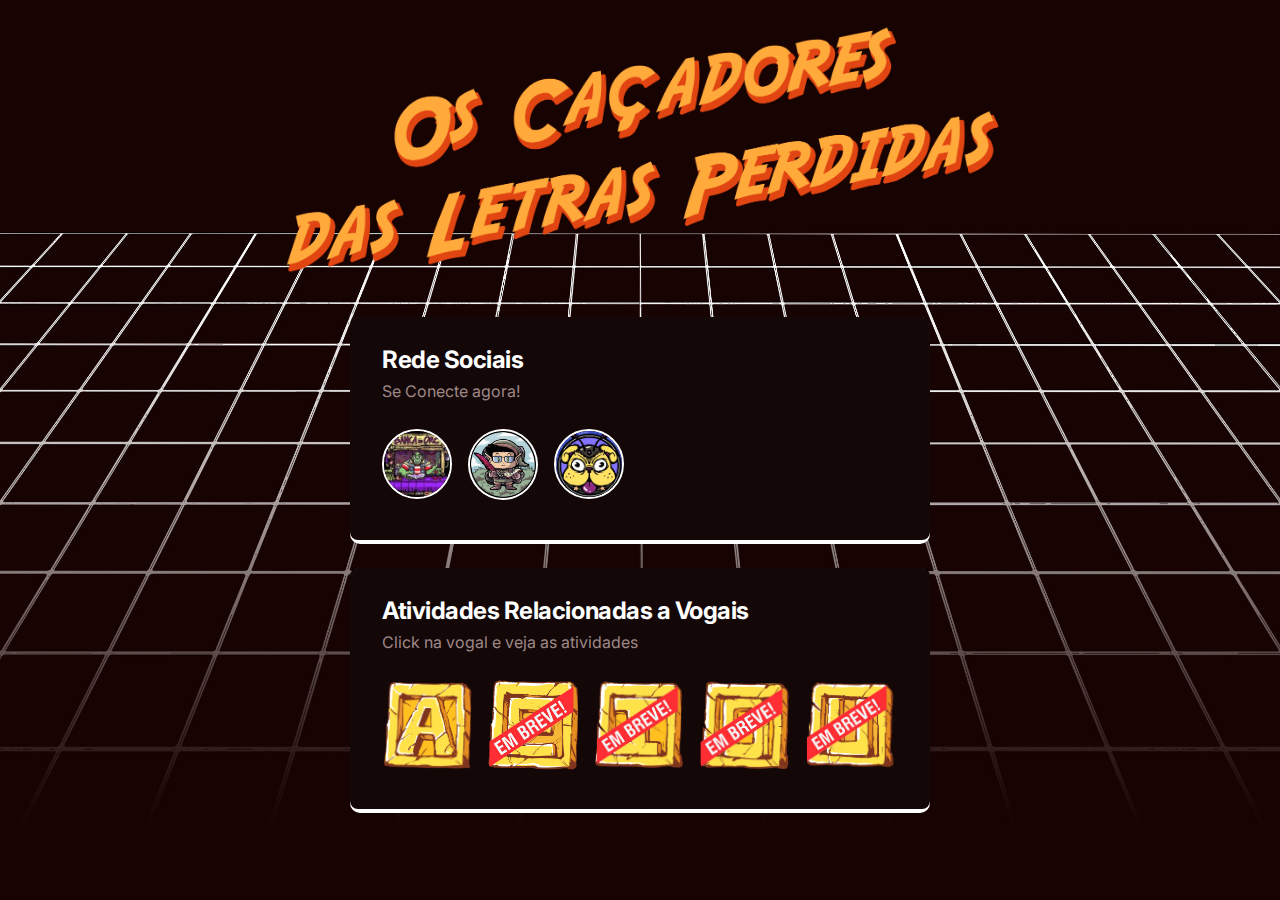
==== index.html @ 47747c19 "Adicionar arquivos de projeto." ====
﻿<!DOCTYPE html>

<html lang="pt-br" xmlns="http://www.w3.org/1999/xhtml">
<head>
    <link rel="preconnect" href="https://fonts.googleapis.com">
    <link rel="preconnect" href="https://fonts.gstatic.com" crossorigin>
    <link href="https://fonts.googleapis.com/css2?family=Inter:wght@100..900&display=swap" rel="stylesheet">

    <meta charset="utf-8" />
    <meta neme="viewport" content="width=device-width, initial-scale=1.0" />
    <title>Os Caçadores das Letras Perdidas</title>

    <link rel="stylesheet" href="./styles.css" />

</head>
    <body>
            
        <header>
            <div>
                <img
                     src="./assets/OCdLP.png"
                     alt="Os Caçadores das Letras Perdidas" />
            </div>
        </header>
        
        <main>
            <section>
                <div>
                    <h2>Rede Sociais</h2>
                    <p>Se Conecte agora!</p>
                    <ul class="Redes_Sociais">
                        <li>
                            <a href="https://www.instagram.com/bancadoorc/" target="_blank">
                                <img src="./assets/bancaDoOrc.jpg"
                                     alt="imagem Logo Banca do Orc" />
                            </a>
                        </li>
                        <li>
                            <a href="https://www.instagram.com/silveirajrart/" target="_blank">
                                <img src="./assets/JrArts.jpg"
                                     alt="imagem Logo Silveira Artes" />
                            </a>
                        </li>
                        <li>
                            <a href="https://www.instagram.com/toonizando/" target="_blank">
                                <img src="./assets/Toonizando.jpg"
                                     alt="imagem Logo Toonizando" />
                            </a>
                        </li>
</section>
            <section>
                <div>
                    <h2>Atividades Relacionadas a Vogais</h2>
                    <p>Click na vogal e veja as atividades</p>
                    <ul class="Atividades_Relacionada_Vogais">
                        <li>
                            <a href="./PageA.html">
                                <img src="./assets\imagens relacionadas\VOGAIS_A.png"
                                     alt="imagem da vogal A" />
                            </a>
                        </li>
                        <li>
                            <a href="">
                                <img src="./assets\imagens relacionadas\VOGAIS_E2.png"
                                     alt="imagem da vogal E com selo breve" />
                            </a>
                        </li>
                        <li>
                            <a href="">
                                <img src="./assets\imagens relacionadas\VOGAIS_I2.png"
                                     alt="imagem da vogal I com selo breve" />
                            </a>
                        </li>
                        <li>
                            <a href="">
                                <img src="./assets\imagens relacionadas\VOGAIS_O2.png"
                                     alt="imagem da vogal O com selo breve" />
                            </a>
                        </li>
                        <li>
                            <a href="">
                                <img src="./assets\imagens relacionadas\VOGAIS_U2.png"
                                     alt="imagem da vogal U com selo breve" />
                            </a>
                        </li>
                    </ul>
                </div>
            </section>
        </main>

    </body>
</html>
---- styles.css ----
* {
    margin: 0;
    padding: 0;
    box-sizing: border-box;
}

ul {
    list-style: none;
}

body {
    background-image: url(./assets/bg2.png);
    background-position: top center;
    background-size: 100%;
    background-repeat: no-repeat;
    background-color: #1b0a0a;
}

body * {
    font-family: 'Inter', sans-serif;
    line-height: 160%;
}

header{
    text-align:center;
}

    header img {        
        width: 60%;
        margin-top: 24px;
    }

.cabecalhoVogais img{
    text-align: center;
    width: 100px;
    margin-top: 24px;
}

main {
    max-width: 580px;
    width: 90%;
    margin: 32px auto;
    display: grid;
    gap: 24px;
    margin-top: 15px;
}

section {
    color: white;
    background-image: linear-gradient(90deg, white 0%, white 100%);
    padding-bottom: 4px;
    border-radius: 10px;
}
    section div {
        background-color: #130707;
        padding: 32px;
        padding-top: 24px;
        border-radius: 8px;

        transition: transform .3s;
    }
    section ul li {
        transition: transform .3s;
    }
    section ul li:hover {
        transform: scale(1.1)
    }
section h2 {
    letter-spacing: -0.47px;
}

    section p {
        latter-spacing: -0.18px;
        color: #9f8787;
    }

    section ul {
        display: flex;
        flex-wrap: wrap;
        gap: 16px;

        margin-top: 24px;
    }

.Redes_Sociais img {
    border-radius: 50%;
    width: 70px;
    border-radius: 50%;
    border: 2px solid #ffffff;    
}

.Atividades_Relacionada_Vogais img {
    position: center;
    width: 90px;
    border-radius: 8px;
}

.Menu {
    max-width: 100px;
}

.Menu img {    
    border-radius: 50%;
    width: 70px;
    border: 2px solid #ffffff;
}
.Atividades_Vogais img {
    position: center;
    width: 100px;
    border-radius: 8px;
}
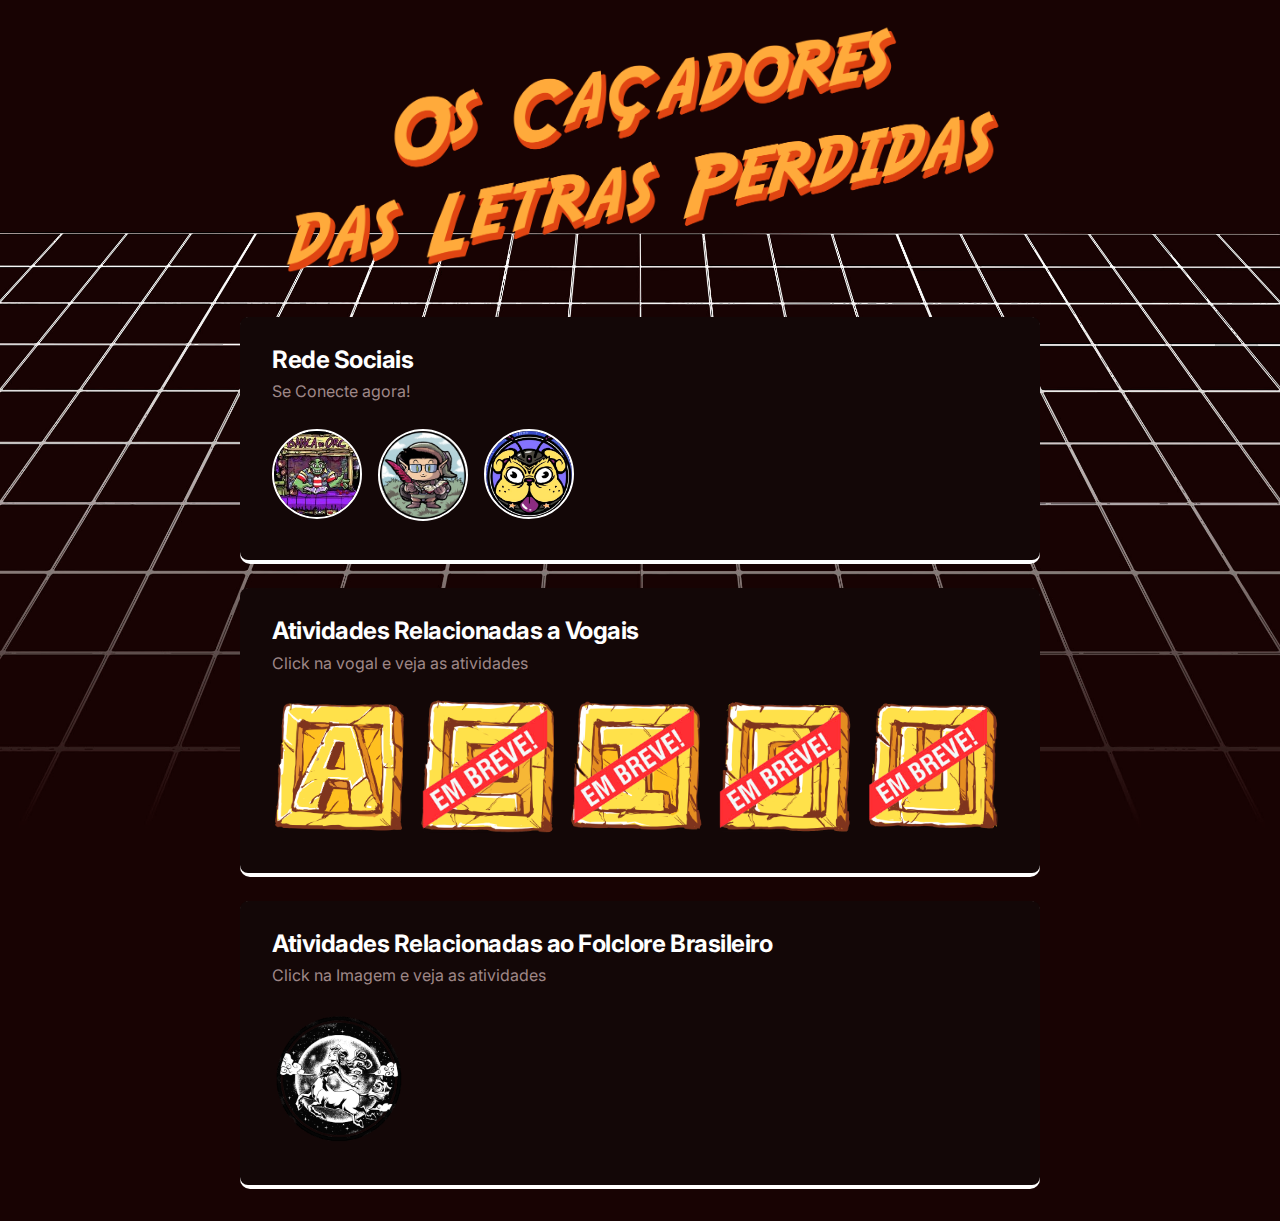
==== commit ad074213: "Adição da pagina dos Muchileiros coreção de atividade De um colorido bem bonito a aranha" ====
--- a/index.html
+++ b/index.html
@@ -47,12 +47,12 @@
                                      alt="imagem Logo Toonizando" />
                             </a>
                         </li>
-</section>
+            </section>
             <section>
                 <div>
                     <h2>Atividades Relacionadas a Vogais</h2>
                     <p>Click na vogal e veja as atividades</p>
-                    <ul class="Atividades_Relacionada_Vogais">
+                    <ul class="Atividades_Relacionada">
                         <li>
                             <a href="./PageA.html">
                                 <img src="./assets\imagens relacionadas\VOGAIS_A.png"
@@ -86,6 +86,20 @@
                     </ul>
                 </div>
             </section>
+            <section>
+                <div>
+                    <h2>Atividades Relacionadas ao Folclore Brasileiro</h2>
+                    <p>Click na Imagem e veja as atividades</p>
+                    <ul class="Atividades_Relacionada">
+                        <li>
+                            <a href="./PageMdJ.html">
+                                <img src="./assets\imagens relacionadas\MdJ.png"
+                                     alt="imagem da Logo Mochileiros de Jaguaruana" />
+                            </a>
+                        </li>                        
+                    </ul>
+                </div>
+            </section>
         </main>
 
     </body>
--- a/styles.css
+++ b/styles.css
@@ -30,14 +30,14 @@
         margin-top: 24px;
     }
 
-.cabecalhoVogais img{
+.cabecalho_Atividades img {
     text-align: center;
     width: 100px;
     margin-top: 24px;
 }
 
 main {
-    max-width: 580px;
+    max-width: 800px;
     width: 90%;
     margin: 32px auto;
     display: grid;
@@ -84,28 +84,24 @@
 
 .Redes_Sociais img {
     border-radius: 50%;
-    width: 70px;
+    width: 90px;
     border-radius: 50%;
     border: 2px solid #ffffff;    
 }
 
-.Atividades_Relacionada_Vogais img {
+.Atividades_Relacionada img {
     position: center;
-    width: 90px;
+    width: 133px;
     border-radius: 8px;
 }
 
-.Menu {
-    max-width: 100px;
-}
-
-.Menu img {    
-    border-radius: 50%;
-    width: 70px;
-    border: 2px solid #ffffff;
-}
-.Atividades_Vogais img {
+    .Menu img {
+        width: 90px;
+        position: center;
+        border-radius: 8px;
+    }
+.Atividades img {
     position: center;
-    width: 100px;
+    width: 170px;
     border-radius: 8px;
 }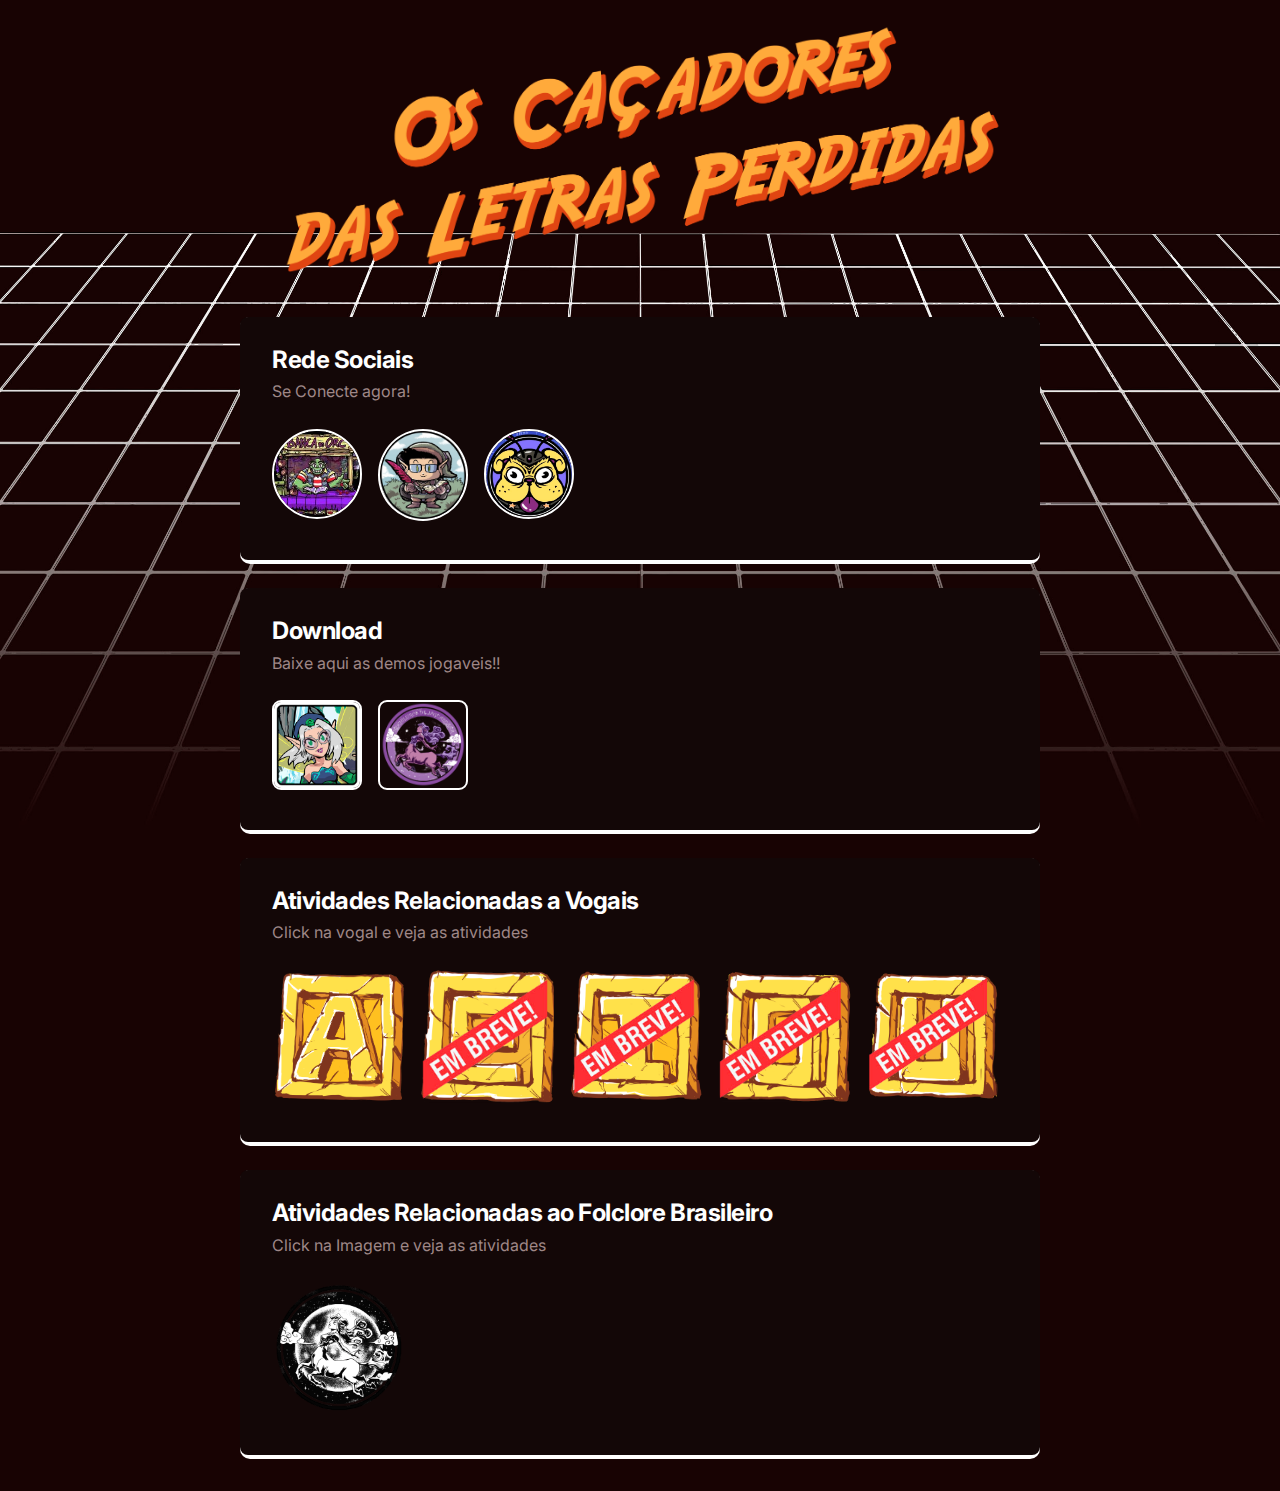
==== commit d6c20c44: "incersão de um novo campo com download e adção do link para baixar o jogo OCdLP" ====
--- a/index.html
+++ b/index.html
@@ -48,6 +48,34 @@
                             </a>
                         </li>
             </section>
+
+            <section>
+                <div>
+                    <h2>Download</h2>
+                    <p>Baixe aqui as demos jogaveis!!</p>
+                    <ul class="Dounload_Jogos">
+                        <li>
+                            <a href="https://drive.google.com/file/d/142MeuDC90IoFr017SfQdREUbaiCBO2GW/view?usp=drive_link" target="_blank">
+                                <img src="./assets\IconeCdLP.jpg"
+                                     alt="imagem Logo Banca do Orc" />
+                            </a>
+                        </li>
+                        <li>
+                            <a href="https://www.instagram.com/silveirajrart/" target="_blank">
+                                <img src="./assets\logoMdJ.png"
+                                     alt="imagem Logo Silveira Artes" />
+                            </a>
+                        </li>
+                        <!--
+                        <li>
+                            <a href="https://www.instagram.com/toonizando/" target="_blank">
+                                <img src="./assets/Toonizando.jpg"
+                                     alt="imagem Logo Toonizando" />
+                            </a>
+                        </li>
+                        -->
+</section>
+
             <section>
                 <div>
                     <h2>Atividades Relacionadas a Vogais</h2>
@@ -96,7 +124,7 @@
                                 <img src="./assets\imagens relacionadas\MdJ.png"
                                      alt="imagem da Logo Mochileiros de Jaguaruana" />
                             </a>
-                        </li>                        
+                        </li>
                     </ul>
                 </div>
             </section>
--- a/styles.css
+++ b/styles.css
@@ -88,6 +88,12 @@
     border-radius: 50%;
     border: 2px solid #ffffff;    
 }
+.Dounload_Jogos img {
+    border-radius: 50%;
+    width: 90px;
+    border-radius: 10%;
+    border: 2px solid #ffffff;
+}
 
 .Atividades_Relacionada img {
     position: center;
